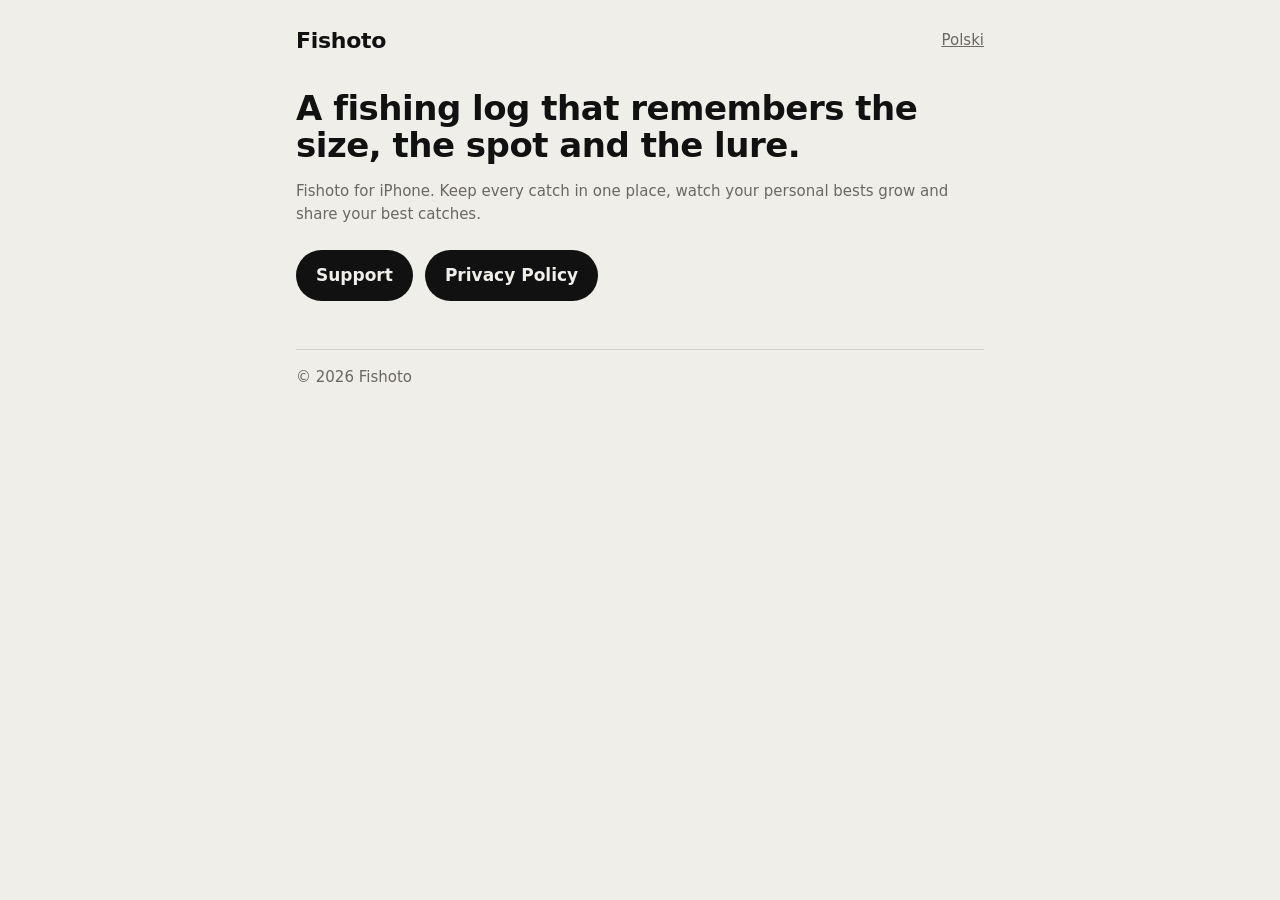
==== index.html @ 04195e43 "Add privacy policy and support pages Co-Authored-By: Claude Opus 5.5 <noreply@anthropic.com> Claude-" ====
<!doctype html>
<html lang="en">
<head>
<meta charset="utf-8">
<meta name="viewport" content="width=device-width, initial-scale=1">
<title>Fishoto</title>
<meta name="description" content="Fishoto is a fishing log for iPhone that remembers the size, the spot and the lure.">
<link rel="stylesheet" href="style.css">
</head>
<body>
<main>
  <header class="top">
    <a class="brand" href="./">Fishoto</a>
    <a class="lang" href="pl/" hreflang="pl" lang="pl">Polski</a>
  </header>

  <h1>A fishing log that remembers the size, the spot and the lure.</h1>
  <p class="muted">Fishoto for iPhone. Keep every catch in one place, watch your personal bests grow and share your best catches.</p>

  <nav class="links" aria-label="Pages">
    <a href="support/">Support</a>
    <a href="privacy/">Privacy Policy</a>
  </nav>

  <footer>© 2026 Fishoto</footer>
</main>
</body>
</html>
---- style.css ----
:root {
  --base: #F0EEE9;
  --elevated: #FAF9F6;
  --separator: #D6D2CA;
  --primary: #111111;
  --secondary: #6B6862;
  --accent: #17603A;
  color-scheme: light dark;
}

@media (prefers-color-scheme: dark) {
  :root {
    --base: #121211;
    --elevated: #1C1B19;
    --separator: #34322E;
    --primary: #F0EEE9;
    --secondary: #A3A09A;
    --accent: #5CC98A;
  }
}

* { box-sizing: border-box; }

body {
  margin: 0;
  background: var(--base);
  color: var(--primary);
  font: 17px/1.55 -apple-system, BlinkMacSystemFont, "Segoe UI", system-ui, sans-serif;
  -webkit-text-size-adjust: 100%;
}

main {
  max-width: 720px;
  margin: 0 auto;
  padding: 24px 16px 64px;
}

header.top {
  display: flex;
  align-items: center;
  justify-content: space-between;
  gap: 16px;
  margin-bottom: 32px;
}

.brand {
  font-family: "Avenir Next", "Avenir", -apple-system, system-ui, sans-serif;
  font-weight: 700;
  font-size: 22px;
  letter-spacing: -0.3px;
  color: var(--primary);
  text-decoration: none;
}

.lang {
  font-size: 15px;
  color: var(--secondary);
}

h1 {
  font-family: "Avenir Next", "Avenir", -apple-system, system-ui, sans-serif;
  font-weight: 800;
  font-size: 34px;
  line-height: 1.1;
  letter-spacing: -0.5px;
  margin: 0 0 8px;
}

h2 {
  font-size: 20px;
  line-height: 1.25;
  margin: 32px 0 8px;
}

p, li { color: var(--primary); }

.muted { color: var(--secondary); font-size: 15px; }

a { color: var(--accent); }

.card {
  background: var(--elevated);
  border: 1px solid var(--separator);
  border-radius: 16px;
  padding: 16px 20px;
  margin: 24px 0;
}

.links {
  display: flex;
  flex-wrap: wrap;
  gap: 12px;
  margin-top: 24px;
}

.links a {
  display: inline-block;
  padding: 12px 20px;
  border-radius: 999px;
  background: var(--primary);
  color: var(--base);
  text-decoration: none;
  font-weight: 600;
}

footer {
  margin-top: 48px;
  padding-top: 16px;
  border-top: 1px solid var(--separator);
  font-size: 15px;
  color: var(--secondary);
}
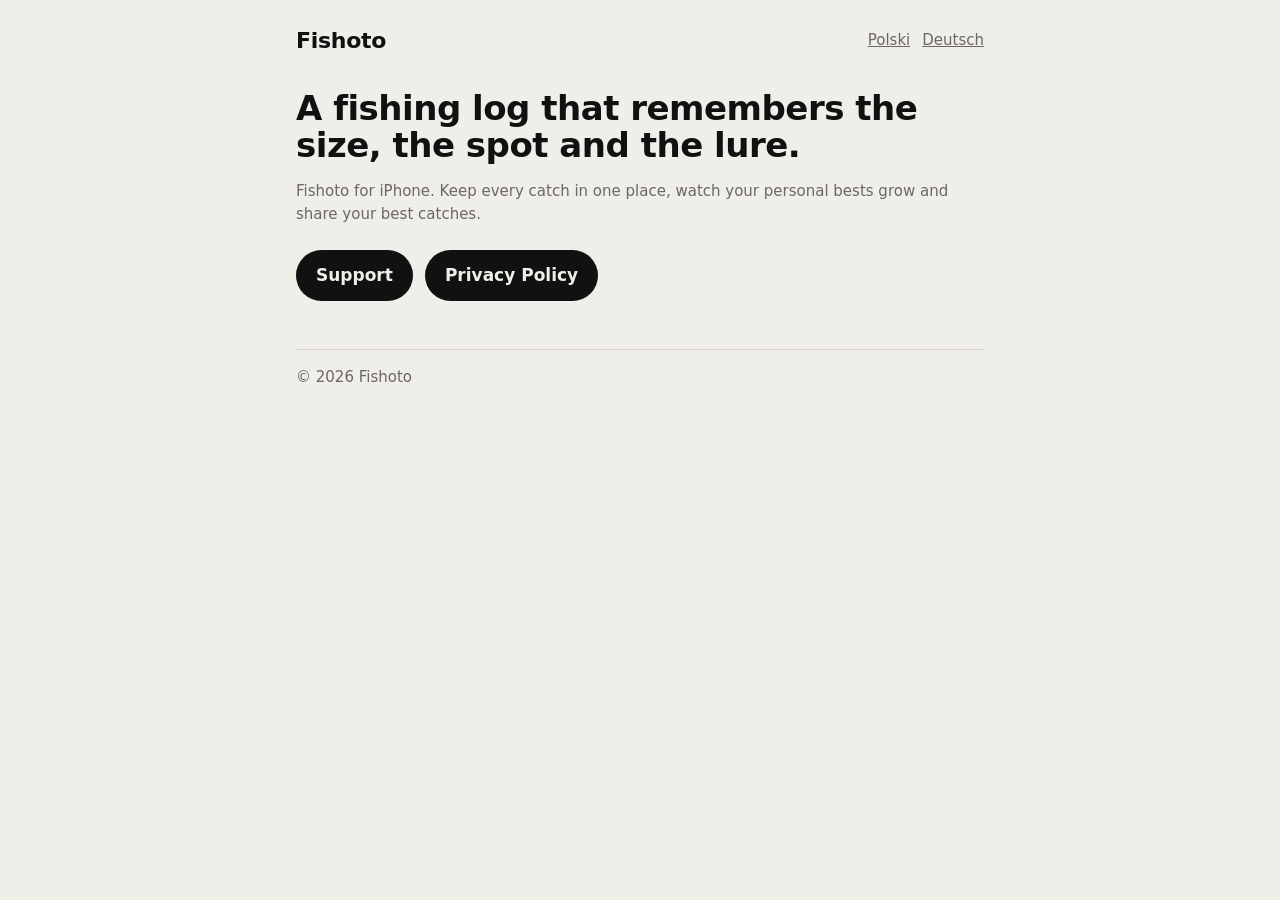
==== commit d6dd2319: "Add the German version of every page Each page now also holds a German version, including the privac" ====
--- a/index.html
+++ b/index.html
@@ -1,28 +1,55 @@
 <!doctype html>
-<html lang="en">
+<html lang="en" data-title-en="Fishoto" data-title-pl="Fishoto" data-title-de="Fishoto">
 <head>
 <meta charset="utf-8">
 <meta name="viewport" content="width=device-width, initial-scale=1">
 <title>Fishoto</title>
 <meta name="description" content="Fishoto is a fishing log for iPhone that remembers the size, the spot and the lure.">
 <link rel="stylesheet" href="style.css">
+<script src="lang.js"></script>
 </head>
 <body>
 <main>
   <header class="top">
     <a class="brand" href="./">Fishoto</a>
-    <a class="lang" href="pl/" hreflang="pl" lang="pl">Polski</a>
+    <div class="lang" role="group" aria-label="Language" hidden><button type="button" data-set="en" lang="en">English</button><button type="button" data-set="pl" lang="pl">Polski</button><button type="button" data-set="de" lang="de">Deutsch</button></div>
   </header>
 
-  <h1>A fishing log that remembers the size, the spot and the lure.</h1>
-  <p class="muted">Fishoto for iPhone. Keep every catch in one place, watch your personal bests grow and share your best catches.</p>
+  <article data-lang="en">
+    <h1>A fishing log that remembers the size, the spot and the lure.</h1>
+    <p class="muted">Fishoto for iPhone. Keep every catch in one place, watch your personal bests grow and share your best catches.</p>
 
-  <nav class="links" aria-label="Pages">
-    <a href="support/">Support</a>
-    <a href="privacy/">Privacy Policy</a>
-  </nav>
+    <nav class="links" aria-label="Pages">
+      <a href="support/">Support</a>
+      <a href="privacy/">Privacy Policy</a>
+    </nav>
 
-  <footer>© 2026 Fishoto</footer>
+    <footer>© 2026 Fishoto</footer>
+  </article>
+
+  <article data-lang="pl" lang="pl">
+    <h1>Dziennik wędkarza, który pamięta rozmiar, łowisko i przynętę.</h1>
+    <p class="muted">Fishoto na iPhone'a. Wszystkie połowy w jednym miejscu, rekordy, które rosną, i posty z najlepszymi rybami.</p>
+
+    <nav class="links" aria-label="Strony">
+      <a href="support/">Pomoc</a>
+      <a href="privacy/">Polityka prywatności</a>
+    </nav>
+
+    <footer>© 2026 Fishoto</footer>
+  </article>
+
+  <article data-lang="de" lang="de">
+    <h1>Ein Fangbuch, das sich Größe, Angelplatz und Köder merkt.</h1>
+    <p class="muted">Fishoto fürs iPhone. Alle Fänge an einem Ort, Rekorde, die wachsen, und Posts mit deinen besten Fischen.</p>
+
+    <nav class="links" aria-label="Seiten">
+      <a href="support/">Support</a>
+      <a href="privacy/">Datenschutzerklärung</a>
+    </nav>
+
+    <footer>© 2026 Fishoto</footer>
+  </article>
 </main>
 </body>
 </html>
--- a/style.css
+++ b/style.css
@@ -53,9 +53,29 @@
 }
 
 .lang {
+  display: flex;
+  gap: 12px;
+}
+
+.lang[hidden] { display: none; }
+
+.lang button {
+  padding: 0;
+  border: 0;
+  background: none;
+  font: inherit;
   font-size: 15px;
   color: var(--secondary);
+  text-decoration: underline;
+  cursor: pointer;
 }
+
+html:not([lang="pl"]):not([lang="de"]) [data-lang]:not([data-lang="en"]),
+html[lang="pl"] [data-lang]:not([data-lang="pl"]),
+html[lang="de"] [data-lang]:not([data-lang="de"]),
+html:not([lang="pl"]):not([lang="de"]) [data-set="en"],
+html[lang="pl"] [data-set="pl"],
+html[lang="de"] [data-set="de"] { display: none; }
 
 h1 {
   font-family: "Avenir Next", "Avenir", -apple-system, system-ui, sans-serif;
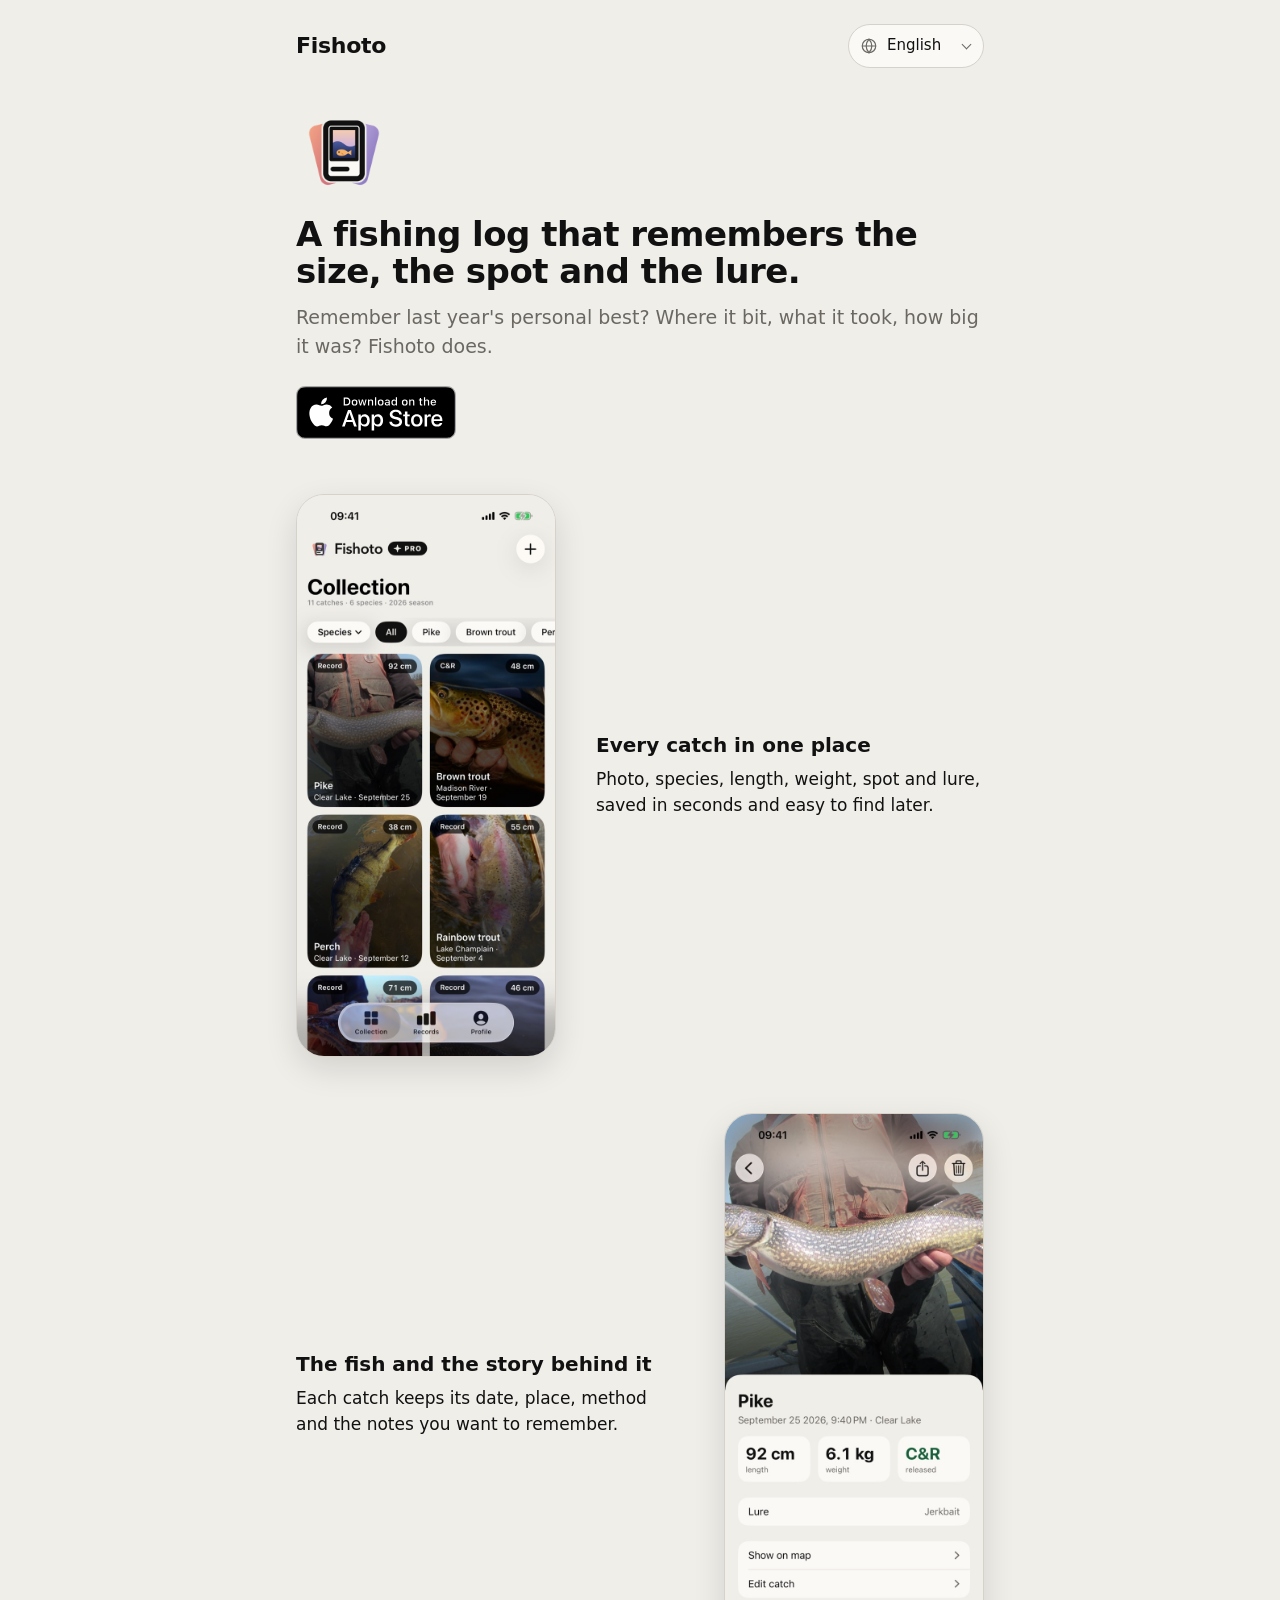
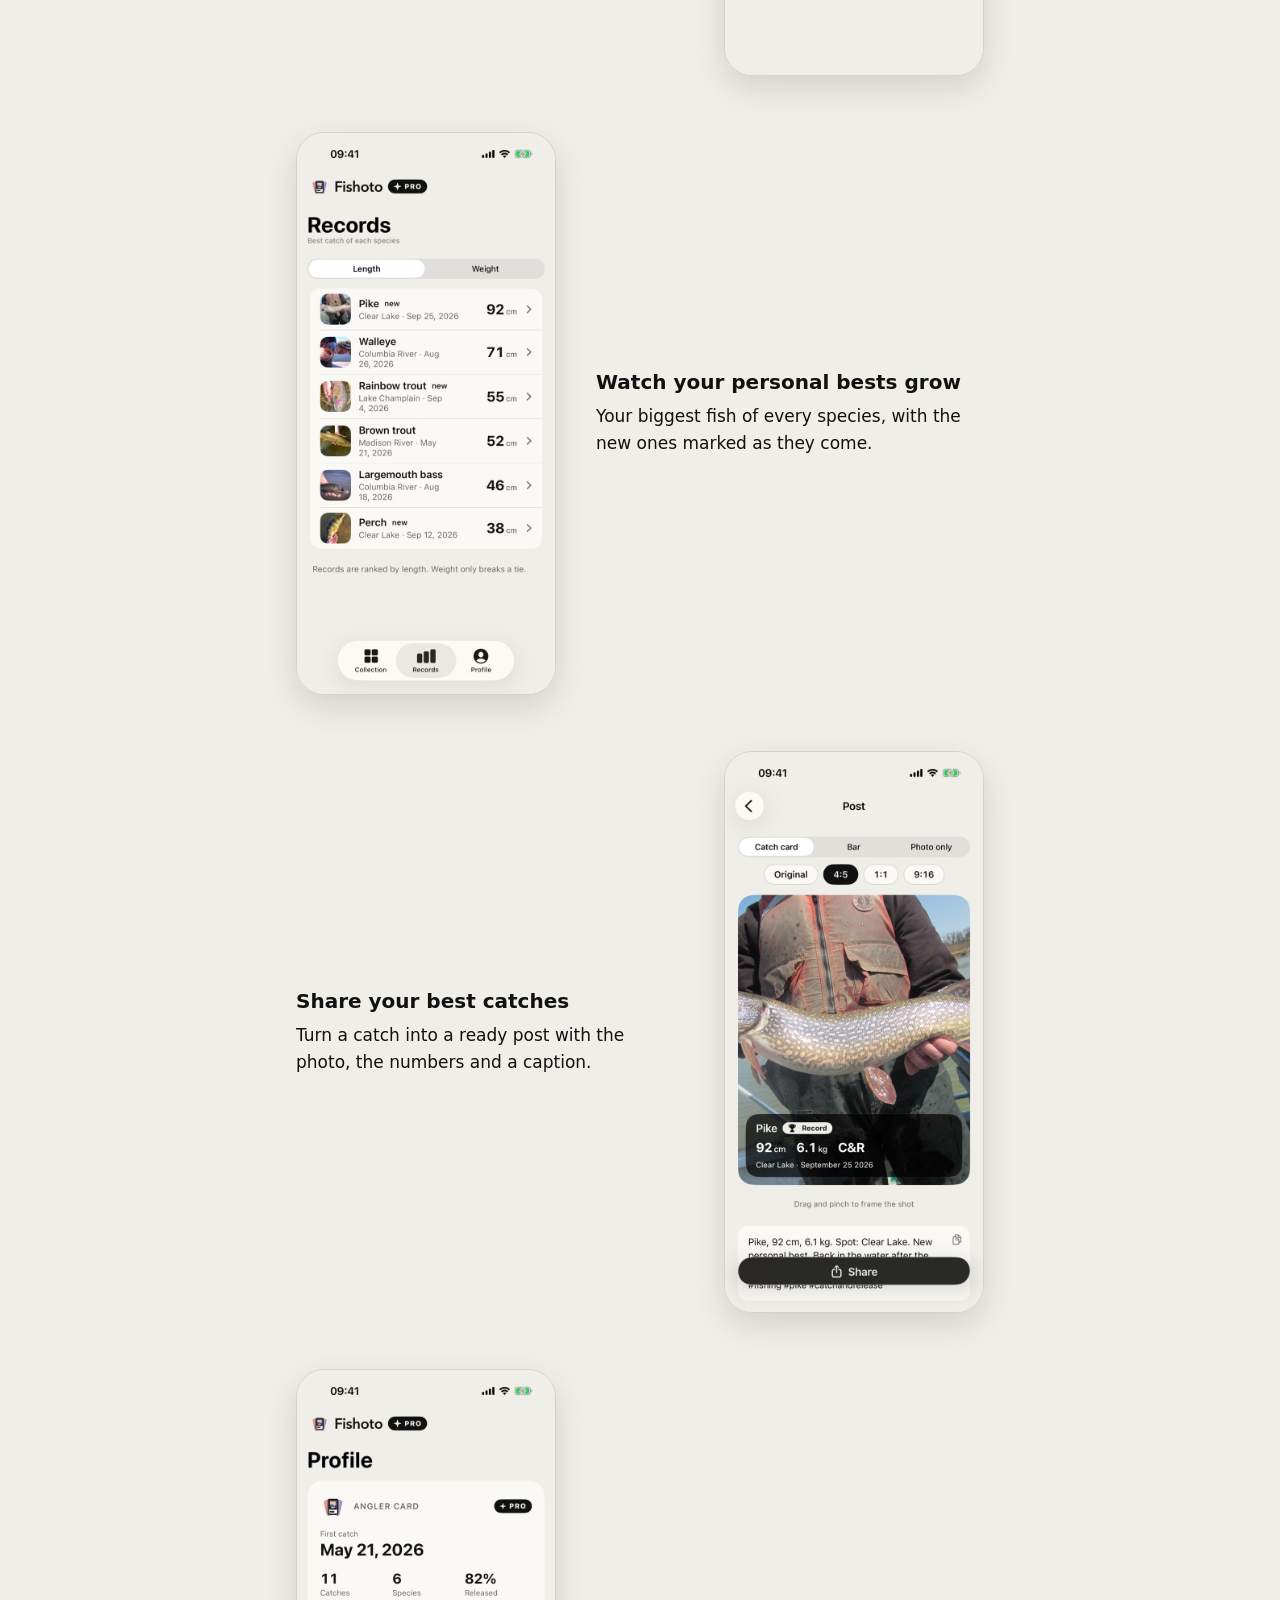
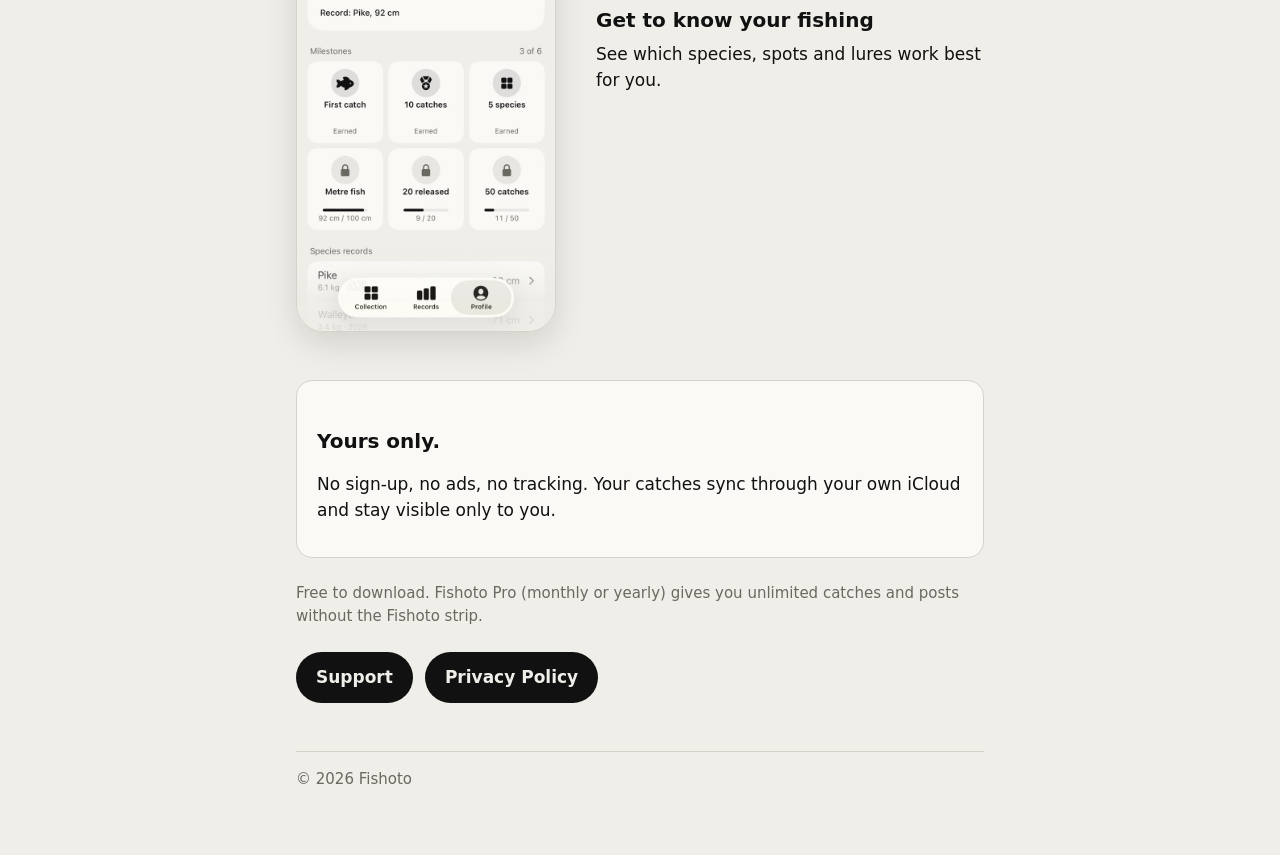
==== commit 5e42ea95: "Turn the home page into a landing page and add a language picker The home page now shows the app scr" ====
--- a/index.html
+++ b/index.html
@@ -4,6 +4,7 @@
 <meta charset="utf-8">
 <meta name="viewport" content="width=device-width, initial-scale=1">
 <title>Fishoto</title>
+<link rel="icon" href="img/icon-light.png">
 <meta name="description" content="Fishoto is a fishing log for iPhone that remembers the size, the spot and the lure.">
 <link rel="stylesheet" href="style.css">
 <script src="lang.js"></script>
@@ -12,12 +13,72 @@
 <main>
   <header class="top">
     <a class="brand" href="./">Fishoto</a>
-    <div class="lang" role="group" aria-label="Language" hidden><button type="button" data-set="en" lang="en">English</button><button type="button" data-set="pl" lang="pl">Polski</button><button type="button" data-set="de" lang="de">Deutsch</button></div>
+    <label class="lang" hidden>
+      <svg aria-hidden="true" viewBox="0 0 24 24" width="18" height="18" fill="none" stroke="currentColor" stroke-width="1.6"><circle cx="12" cy="12" r="9"/><path d="M3 12h18M12 3c2.5 2.7 3.8 5.7 3.8 9s-1.3 6.3-3.8 9c-2.5-2.7-3.8-5.7-3.8-9s1.3-6.3 3.8-9z"/></svg>
+      <select aria-label="Language"></select>
+    </label>
   </header>
 
   <article data-lang="en">
-    <h1>A fishing log that remembers the size, the spot and the lure.</h1>
-    <p class="muted">Fishoto for iPhone. Keep every catch in one place, watch your personal bests grow and share your best catches.</p>
+    <section class="hero">
+      <picture>
+        <source srcset="img/icon-dark.png" media="(prefers-color-scheme: dark)">
+        <img class="icon" src="img/icon-light.png" width="96" height="96" alt="">
+      </picture>
+      <h1>A fishing log that remembers the size, the spot and the lure.</h1>
+      <p class="lead">Remember last year's personal best? Where it bit, what it took, how big it was? Fishoto does.</p>
+      <a class="badge" href="https://apps.apple.com/app/id6816922399">
+        <picture>
+          <source srcset="img/badge/en-white.svg" media="(prefers-color-scheme: dark)">
+          <img src="img/badge/en-black.svg" width="160" height="53" alt="Download on the App Store">
+        </picture>
+      </a>
+    </section>
+
+    <div class="features" aria-label="Screens">
+      <section class="feature">
+        <img src="img/en/collection.jpg" width="640" height="1391" loading="lazy" alt="">
+        <div>
+          <h2>Every catch in one place</h2>
+          <p>Photo, species, length, weight, spot and lure, saved in seconds and easy to find later.</p>
+        </div>
+      </section>
+      <section class="feature">
+        <img src="img/en/detail.jpg" width="640" height="1391" loading="lazy" alt="">
+        <div>
+          <h2>The fish and the story behind it</h2>
+          <p>Each catch keeps its date, place, method and the notes you want to remember.</p>
+        </div>
+      </section>
+      <section class="feature">
+        <img src="img/en/records.jpg" width="640" height="1391" loading="lazy" alt="">
+        <div>
+          <h2>Watch your personal bests grow</h2>
+          <p>Your biggest fish of every species, with the new ones marked as they come.</p>
+        </div>
+      </section>
+      <section class="feature">
+        <img src="img/en/post.jpg" width="640" height="1391" loading="lazy" alt="">
+        <div>
+          <h2>Share your best catches</h2>
+          <p>Turn a catch into a ready post with the photo, the numbers and a caption.</p>
+        </div>
+      </section>
+      <section class="feature">
+        <img src="img/en/profile.jpg" width="640" height="1391" loading="lazy" alt="">
+        <div>
+          <h2>Get to know your fishing</h2>
+          <p>See which species, spots and lures work best for you.</p>
+        </div>
+      </section>
+    </div>
+
+    <section class="card">
+      <h2>Yours only.</h2>
+      <p>No sign-up, no ads, no tracking. Your catches sync through your own iCloud and stay visible only to you.</p>
+    </section>
+
+    <p class="muted">Free to download. Fishoto Pro (monthly or yearly) gives you unlimited catches and posts without the Fishoto strip.</p>
 
     <nav class="links" aria-label="Pages">
       <a href="support/">Support</a>
@@ -28,8 +89,65 @@
   </article>
 
   <article data-lang="pl" lang="pl">
-    <h1>Dziennik wędkarza, który pamięta rozmiar, łowisko i przynętę.</h1>
-    <p class="muted">Fishoto na iPhone'a. Wszystkie połowy w jednym miejscu, rekordy, które rosną, i posty z najlepszymi rybami.</p>
+    <section class="hero">
+      <picture>
+        <source srcset="img/icon-dark.png" media="(prefers-color-scheme: dark)">
+        <img class="icon" src="img/icon-light.png" width="96" height="96" alt="">
+      </picture>
+      <h1>Dziennik wędkarza, który pamięta rozmiar, łowisko i przynętę.</h1>
+      <p class="lead">Pamiętasz swój rekord z zeszłego roku? Gdzie padł, na co wziął, ile miał? Fishoto pamięta.</p>
+      <a class="badge" href="https://apps.apple.com/app/id6816922399">
+        <picture>
+          <source srcset="img/badge/pl-white.svg" media="(prefers-color-scheme: dark)">
+          <img src="img/badge/pl-black.svg" width="160" height="53" alt="Pobierz z App Store">
+        </picture>
+      </a>
+    </section>
+
+    <div class="features" aria-label="Ekrany">
+      <section class="feature">
+        <img src="img/pl/collection.jpg" width="640" height="1391" loading="lazy" alt="">
+        <div>
+          <h2>Wszystkie połowy w jednym miejscu</h2>
+          <p>Zdjęcie, gatunek, długość, waga, łowisko i przynęta, zapisane w kilka sekund i łatwe do odnalezienia.</p>
+        </div>
+      </section>
+      <section class="feature">
+        <img src="img/pl/detail.jpg" width="640" height="1391" loading="lazy" alt="">
+        <div>
+          <h2>Ryba i historia, która za nią stoi</h2>
+          <p>Każdy połów zachowuje datę, miejsce, metodę i notatki, które chcesz zapamiętać.</p>
+        </div>
+      </section>
+      <section class="feature">
+        <img src="img/pl/records.jpg" width="640" height="1391" loading="lazy" alt="">
+        <div>
+          <h2>Patrz, jak rosną Twoje rekordy</h2>
+          <p>Największa ryba z każdego gatunku, a nowe rekordy są oznaczone, gdy tylko padną.</p>
+        </div>
+      </section>
+      <section class="feature">
+        <img src="img/pl/post.jpg" width="640" height="1391" loading="lazy" alt="">
+        <div>
+          <h2>Pochwal się najlepszymi rybami</h2>
+          <p>Zamień połów w gotowy post ze zdjęciem, wymiarami i opisem.</p>
+        </div>
+      </section>
+      <section class="feature">
+        <img src="img/pl/profile.jpg" width="640" height="1391" loading="lazy" alt="">
+        <div>
+          <h2>Poznaj swoje wędkowanie</h2>
+          <p>Zobacz, które gatunki, łowiska i przynęty sprawdzają się u Ciebie najlepiej.</p>
+        </div>
+      </section>
+    </div>
+
+    <section class="card">
+      <h2>Tylko Twoje.</h2>
+      <p>Bez zakładania konta, bez reklam i bez śledzenia. Połowy synchronizują się przez Twoje iCloud i widzisz je tylko Ty.</p>
+    </section>
+
+    <p class="muted">Pobranie jest darmowe. Fishoto Pro (miesięczne lub roczne) daje nielimitowane połowy i posty bez paska Fishoto.</p>
 
     <nav class="links" aria-label="Strony">
       <a href="support/">Pomoc</a>
@@ -40,12 +158,69 @@
   </article>
 
   <article data-lang="de" lang="de">
-    <h1>Ein Fangbuch, das sich Größe, Angelplatz und Köder merkt.</h1>
-    <p class="muted">Fishoto fürs iPhone. Alle Fänge an einem Ort, Rekorde, die wachsen, und Posts mit deinen besten Fischen.</p>
+    <section class="hero">
+      <picture>
+        <source srcset="img/icon-dark.png" media="(prefers-color-scheme: dark)">
+        <img class="icon" src="img/icon-light.png" width="96" height="96" alt="">
+      </picture>
+      <h1>Ein Fangbuch, das sich Größe, Angelplatz und Köder merkt.</h1>
+      <p class="lead">Weißt du noch, wie groß dein bester Fang im letzten Jahr war? Wo er gebissen hat und auf welchen Köder? Fishoto weiß es.</p>
+      <a class="badge" href="https://apps.apple.com/app/id6816922399">
+        <picture>
+          <source srcset="img/badge/de-white.svg" media="(prefers-color-scheme: dark)">
+          <img src="img/badge/de-black.svg" width="160" height="53" alt="Laden im App Store">
+        </picture>
+      </a>
+    </section>
+
+    <div class="features" aria-label="Bildschirme">
+      <section class="feature">
+        <img src="img/de/collection.jpg" width="640" height="1391" loading="lazy" alt="">
+        <div>
+          <h2>Alle Fänge an einem Ort</h2>
+          <p>Foto, Fischart, Länge, Gewicht, Angelplatz und Köder, in Sekunden gespeichert und später leicht zu finden.</p>
+        </div>
+      </section>
+      <section class="feature">
+        <img src="img/de/detail.jpg" width="640" height="1391" loading="lazy" alt="">
+        <div>
+          <h2>Der Fisch und seine Geschichte</h2>
+          <p>Jeder Fang behält Datum, Ort, Methode und die Notizen, an die du dich erinnern willst.</p>
+        </div>
+      </section>
+      <section class="feature">
+        <img src="img/de/records.jpg" width="640" height="1391" loading="lazy" alt="">
+        <div>
+          <h2>Sieh deine Rekorde wachsen</h2>
+          <p>Dein größter Fisch jeder Art, neue Rekorde werden direkt markiert.</p>
+        </div>
+      </section>
+      <section class="feature">
+        <img src="img/de/post.jpg" width="640" height="1391" loading="lazy" alt="">
+        <div>
+          <h2>Zeig deine besten Fänge</h2>
+          <p>Mach aus einem Fang einen fertigen Post mit Foto, Maßen und Text.</p>
+        </div>
+      </section>
+      <section class="feature">
+        <img src="img/de/profile.jpg" width="640" height="1391" loading="lazy" alt="">
+        <div>
+          <h2>Lerne dein Angeln kennen</h2>
+          <p>Sieh, welche Fischarten, Angelplätze und Köder bei dir am besten funktionieren.</p>
+        </div>
+      </section>
+    </div>
+
+    <section class="card">
+      <h2>Nur deins.</h2>
+      <p>Keine Anmeldung, keine Werbung, kein Tracking. Deine Fänge werden über dein eigenes iCloud synchronisiert und sind nur für dich sichtbar.</p>
+    </section>
+
+    <p class="muted">Der Download ist kostenlos. Fishoto Pro (monatlich oder jährlich) bietet unbegrenzt viele Fänge und Posts ohne Fishoto-Leiste.</p>
 
     <nav class="links" aria-label="Seiten">
       <a href="support/">Support</a>
-      <a href="privacy/">Datenschutzerklärung</a>
+      <a href="privacy/">Datenschutz&shy;erklärung</a>
     </nav>
 
     <footer>© 2026 Fishoto</footer>
--- a/style.css
+++ b/style.css
@@ -53,29 +53,52 @@
 }
 
 .lang {
-  display: flex;
-  gap: 12px;
+  position: relative;
+  display: inline-flex;
+  align-items: center;
+  color: var(--secondary);
 }
 
 .lang[hidden] { display: none; }
 
-.lang button {
-  padding: 0;
-  border: 0;
-  background: none;
+.lang svg {
+  position: absolute;
+  left: 12px;
+  pointer-events: none;
+}
+
+.lang::after {
+  content: "";
+  position: absolute;
+  right: 14px;
+  width: 6px;
+  height: 6px;
+  border-right: 1.6px solid currentColor;
+  border-bottom: 1.6px solid currentColor;
+  transform: translateY(-2px) rotate(45deg);
+  pointer-events: none;
+}
+
+.lang select {
+  appearance: none;
+  -webkit-appearance: none;
+  min-height: 44px;
+  padding: 0 34px 0 38px;
+  border: 1px solid var(--separator);
+  border-radius: 999px;
+  background: var(--elevated);
+  color: var(--primary);
   font: inherit;
   font-size: 15px;
-  color: var(--secondary);
-  text-decoration: underline;
   cursor: pointer;
 }
 
-html:not([lang="pl"]):not([lang="de"]) [data-lang]:not([data-lang="en"]),
-html[lang="pl"] [data-lang]:not([data-lang="pl"]),
-html[lang="de"] [data-lang]:not([data-lang="de"]),
-html:not([lang="pl"]):not([lang="de"]) [data-set="en"],
-html[lang="pl"] [data-set="pl"],
-html[lang="de"] [data-set="de"] { display: none; }
+.lang select:focus-visible {
+  outline: 2px solid var(--accent);
+  outline-offset: 2px;
+}
+
+html:not(.js) [data-lang]:not([data-lang="en"]) { display: none; }
 
 h1 {
   font-family: "Avenir Next", "Avenir", -apple-system, system-ui, sans-serif;
@@ -84,6 +107,83 @@
   line-height: 1.1;
   letter-spacing: -0.5px;
   margin: 0 0 8px;
+  overflow-wrap: break-word;
+}
+
+.hero {
+  margin-bottom: 48px;
+}
+
+.hero .icon {
+  display: block;
+  width: 96px;
+  height: 96px;
+  margin-bottom: 20px;
+}
+
+.lead {
+  font-size: 19px;
+  color: var(--secondary);
+  margin: 12px 0 24px;
+}
+
+.badge {
+  display: inline-block;
+  line-height: 0;
+}
+
+.badge img {
+  width: 160px;
+  height: auto;
+}
+
+.features {
+  display: grid;
+  gap: 56px;
+  margin: 0 0 48px;
+}
+
+.feature {
+  display: grid;
+  gap: 20px;
+  align-items: center;
+}
+
+.feature img {
+  display: block;
+  width: min(72%, 280px);
+  height: auto;
+  margin: 0 auto;
+  border-radius: 28px;
+  border: 1px solid var(--separator);
+  box-shadow: 0 12px 32px rgba(0, 0, 0, 0.12);
+}
+
+.feature h2 {
+  margin-top: 0;
+}
+
+.feature p {
+  margin: 0;
+}
+
+@media (min-width: 640px) {
+  .feature {
+    grid-template-columns: 260px 1fr;
+    gap: 40px;
+  }
+
+  .feature img {
+    width: 100%;
+  }
+
+  .feature:nth-child(even) {
+    grid-template-columns: 1fr 260px;
+  }
+
+  .feature:nth-child(even) img {
+    order: 2;
+  }
 }
 
 h2 {
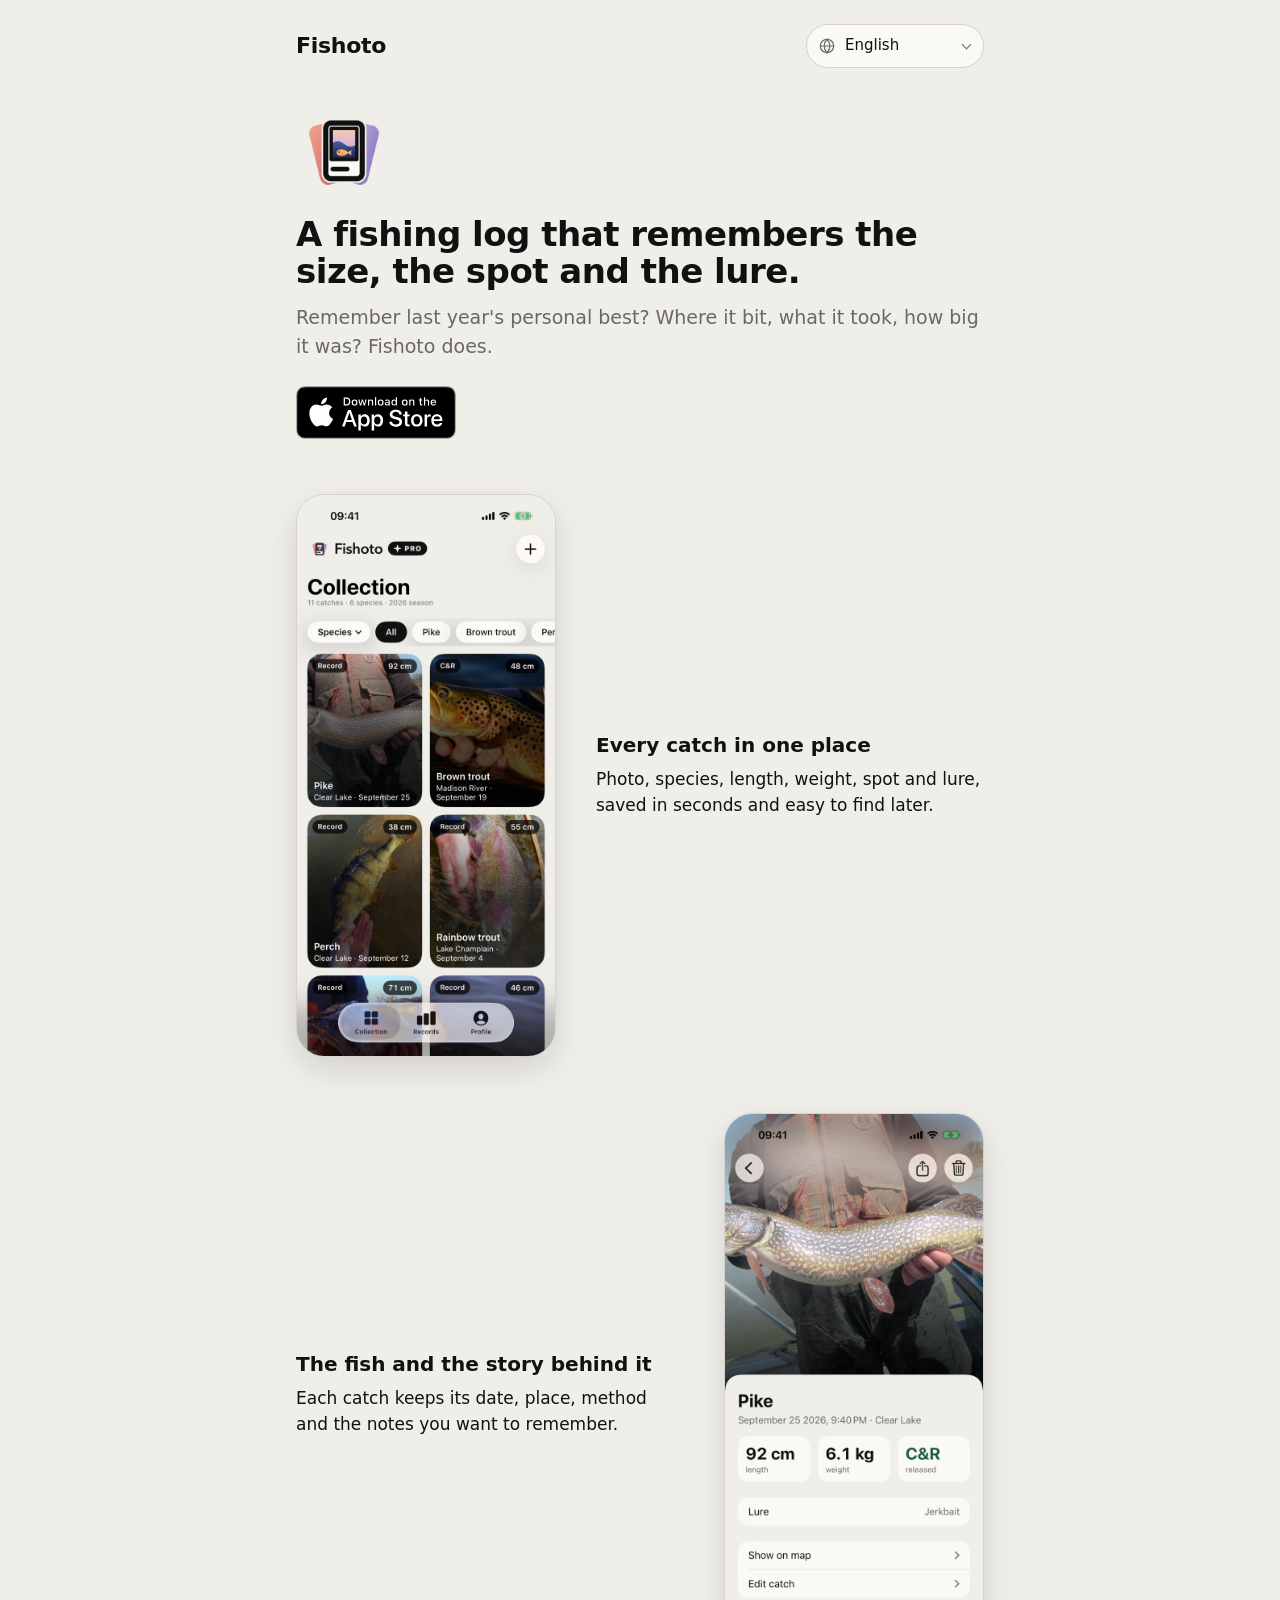
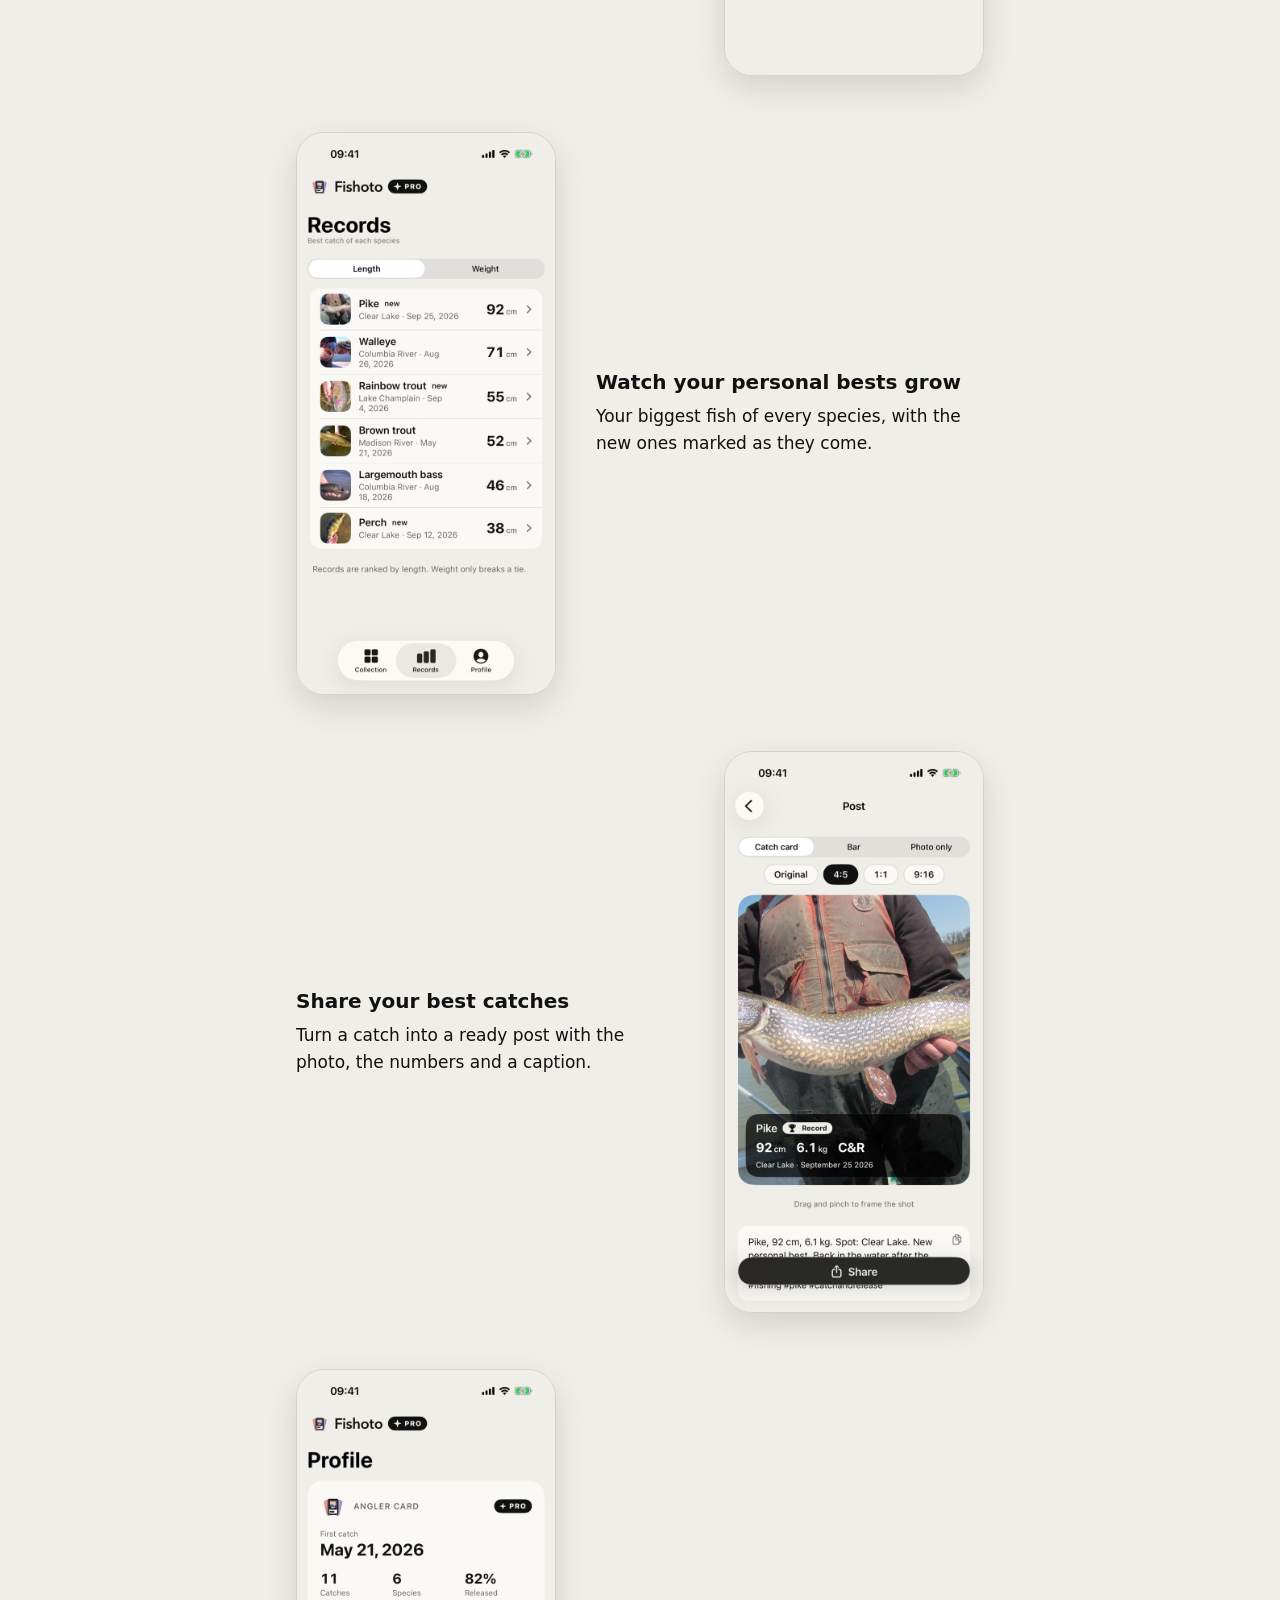
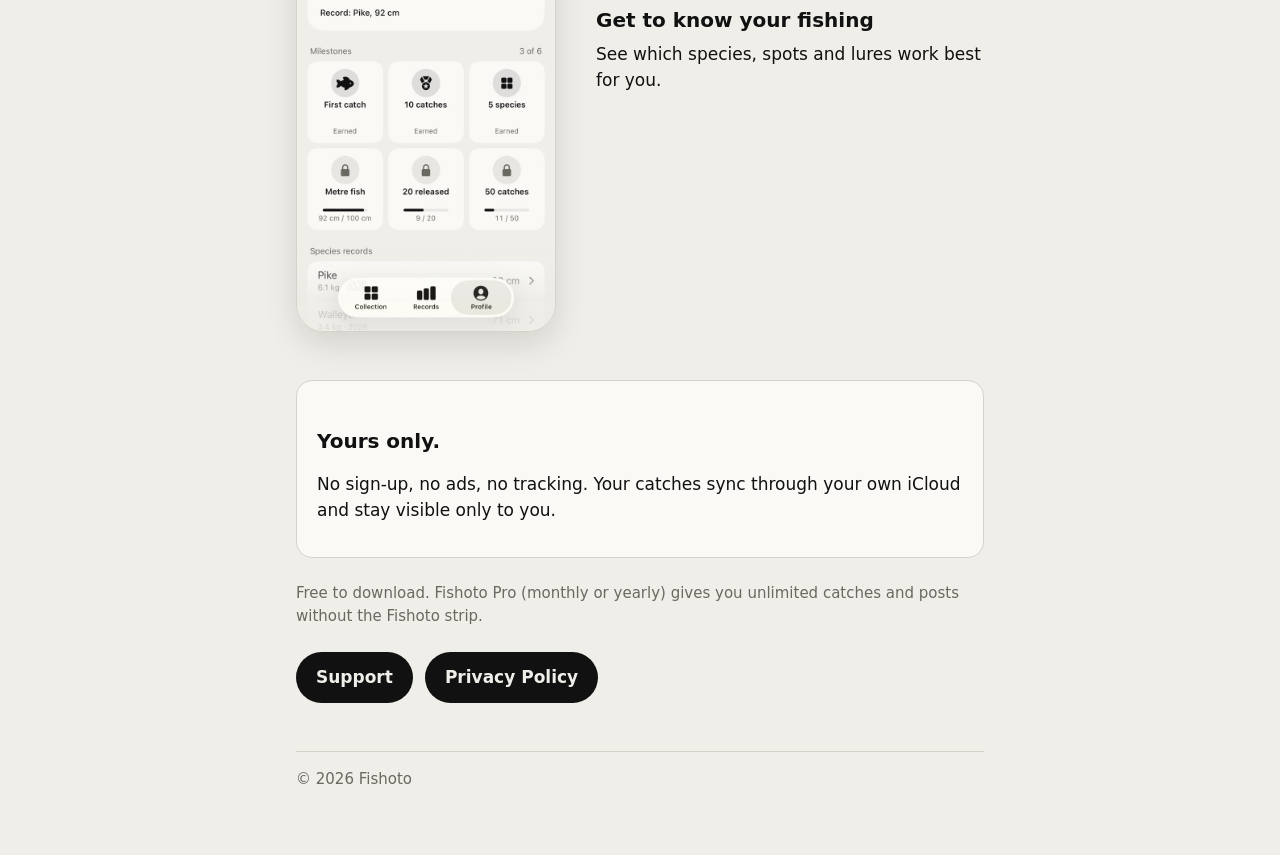
==== commit 9e46c93e: "Add Swedish, Norwegian, Danish and Finnish Every page now also holds a Swedish, Norwegian (Bokmål), " ====
--- a/index.html
+++ b/index.html
@@ -1,5 +1,5 @@
 <!doctype html>
-<html lang="en" data-title-en="Fishoto" data-title-pl="Fishoto" data-title-de="Fishoto">
+<html lang="en" data-title-en="Fishoto" data-title-pl="Fishoto" data-title-de="Fishoto" data-title-sv="Fishoto" data-title-nb="Fishoto" data-title-da="Fishoto" data-title-fi="Fishoto">
 <head>
 <meta charset="utf-8">
 <meta name="viewport" content="width=device-width, initial-scale=1">
@@ -225,6 +225,282 @@
 
     <footer>© 2026 Fishoto</footer>
   </article>
+
+  <article data-lang="sv" lang="sv">
+    <section class="hero">
+      <picture>
+        <source srcset="img/icon-dark.png" media="(prefers-color-scheme: dark)">
+        <img class="icon" src="img/icon-light.png" width="96" height="96" alt="">
+      </picture>
+      <h1>En fiskedagbok som minns storleken, platsen och betet.</h1>
+      <p class="lead">Minns du förra årets personbästa? Var den nappade, vad den tog, hur stor den var? Fishoto gör det.</p>
+      <a class="badge" href="https://apps.apple.com/app/id6816922399">
+        <picture>
+          <source srcset="img/badge/sv-white.svg" media="(prefers-color-scheme: dark)">
+          <img src="img/badge/sv-black.svg" width="160" height="53" alt="Hämta i App Store">
+        </picture>
+      </a>
+    </section>
+
+    <div class="features" aria-label="Skärmar">
+      <section class="feature">
+        <img src="img/sv/collection.jpg" width="640" height="1391" loading="lazy" alt="">
+        <div>
+          <h2>Alla fångster på ett ställe</h2>
+          <p>Foto, art, längd, vikt, plats och bete, sparat på några sekunder och lätt att hitta senare.</p>
+        </div>
+      </section>
+      <section class="feature">
+        <img src="img/sv/detail.jpg" width="640" height="1391" loading="lazy" alt="">
+        <div>
+          <h2>Fisken och historien bakom</h2>
+          <p>Varje fångst behåller datum, plats, metod och de anteckningar du vill minnas.</p>
+        </div>
+      </section>
+      <section class="feature">
+        <img src="img/sv/records.jpg" width="640" height="1391" loading="lazy" alt="">
+        <div>
+          <h2>Se dina rekord växa</h2>
+          <p>Din största fisk av varje art, och nya rekord markeras direkt.</p>
+        </div>
+      </section>
+      <section class="feature">
+        <img src="img/sv/post.jpg" width="640" height="1391" loading="lazy" alt="">
+        <div>
+          <h2>Visa upp dina bästa fångster</h2>
+          <p>Gör om en fångst till ett färdigt inlägg med foto, mått och bildtext.</p>
+        </div>
+      </section>
+      <section class="feature">
+        <img src="img/sv/profile.jpg" width="640" height="1391" loading="lazy" alt="">
+        <div>
+          <h2>Lär känna ditt fiske</h2>
+          <p>Se vilka arter, platser och beten som fungerar bäst för dig.</p>
+        </div>
+      </section>
+    </div>
+
+    <section class="card">
+      <h2>Bara ditt.</h2>
+      <p>Inget konto, ingen reklam, ingen spårning. Dina fångster synkas via ditt eget iCloud och syns bara för dig.</p>
+    </section>
+
+    <p class="muted">Gratis att ladda ned. Fishoto Pro (månadsvis eller årsvis) ger dig obegränsat antal fångster och inlägg utan Fishoto-listen.</p>
+
+    <nav class="links" aria-label="Sidor">
+      <a href="support/">Support</a>
+      <a href="privacy/">Integritets&shy;policy</a>
+    </nav>
+
+    <footer>© 2026 Fishoto</footer>
+  </article>
+
+  <article data-lang="nb" lang="nb">
+    <section class="hero">
+      <picture>
+        <source srcset="img/icon-dark.png" media="(prefers-color-scheme: dark)">
+        <img class="icon" src="img/icon-light.png" width="96" height="96" alt="">
+      </picture>
+      <h1>En fangstdagbok som husker størrelsen, plassen og agnet.</h1>
+      <p class="lead">Husker du fjorårets personlige rekord? Hvor den tok, hva den tok på, hvor stor den var? Fishoto gjør det.</p>
+      <a class="badge" href="https://apps.apple.com/app/id6816922399">
+        <picture>
+          <source srcset="img/badge/nb-white.svg" media="(prefers-color-scheme: dark)">
+          <img src="img/badge/nb-black.svg" width="160" height="53" alt="Last ned fra App Store">
+        </picture>
+      </a>
+    </section>
+
+    <div class="features" aria-label="Skjermer">
+      <section class="feature">
+        <img src="img/nb/collection.jpg" width="640" height="1391" loading="lazy" alt="">
+        <div>
+          <h2>Alle fangster på ett sted</h2>
+          <p>Bilde, art, lengde, vekt, fiskeplass og agn, lagret på sekunder og lett å finne igjen.</p>
+        </div>
+      </section>
+      <section class="feature">
+        <img src="img/nb/detail.jpg" width="640" height="1391" loading="lazy" alt="">
+        <div>
+          <h2>Fisken og historien bak</h2>
+          <p>Hver fangst tar vare på dato, sted, metode og notatene du vil huske.</p>
+        </div>
+      </section>
+      <section class="feature">
+        <img src="img/nb/records.jpg" width="640" height="1391" loading="lazy" alt="">
+        <div>
+          <h2>Se rekordene dine vokse</h2>
+          <p>Den største fisken din av hver art, og nye rekorder merkes med en gang.</p>
+        </div>
+      </section>
+      <section class="feature">
+        <img src="img/nb/post.jpg" width="640" height="1391" loading="lazy" alt="">
+        <div>
+          <h2>Vis frem de beste fangstene</h2>
+          <p>Gjør en fangst om til et ferdig innlegg med bilde, mål og tekst.</p>
+        </div>
+      </section>
+      <section class="feature">
+        <img src="img/nb/profile.jpg" width="640" height="1391" loading="lazy" alt="">
+        <div>
+          <h2>Bli kjent med fisket ditt</h2>
+          <p>Se hvilke arter, fiskeplasser og agn som fungerer best for deg.</p>
+        </div>
+      </section>
+    </div>
+
+    <section class="card">
+      <h2>Bare ditt.</h2>
+      <p>Ingen registrering, ingen reklame, ingen sporing. Fangstene dine synkroniseres via din egen iCloud og er bare synlige for deg.</p>
+    </section>
+
+    <p class="muted">Gratis å laste ned. Fishoto Pro (månedlig eller årlig) gir deg ubegrensede fangster og innlegg uten Fishoto-stripen.</p>
+
+    <nav class="links" aria-label="Sider">
+      <a href="support/">Kundestøtte</a>
+      <a href="privacy/">Personvern&shy;erklæring</a>
+    </nav>
+
+    <footer>© 2026 Fishoto</footer>
+  </article>
+
+  <article data-lang="da" lang="da">
+    <section class="hero">
+      <picture>
+        <source srcset="img/icon-dark.png" media="(prefers-color-scheme: dark)">
+        <img class="icon" src="img/icon-light.png" width="96" height="96" alt="">
+      </picture>
+      <h1>En fangstdagbog, der husker størrelsen, stedet og agnen.</h1>
+      <p class="lead">Kan du huske din rekord fra sidste år? Hvor den tog, hvad den tog, og hvor stor den var? Det kan Fishoto.</p>
+      <a class="badge" href="https://apps.apple.com/app/id6816922399">
+        <picture>
+          <source srcset="img/badge/da-white.svg" media="(prefers-color-scheme: dark)">
+          <img src="img/badge/da-black.svg" width="160" height="53" alt="Hent i App Store">
+        </picture>
+      </a>
+    </section>
+
+    <div class="features" aria-label="Skærme">
+      <section class="feature">
+        <img src="img/da/collection.jpg" width="640" height="1391" loading="lazy" alt="">
+        <div>
+          <h2>Alle fangster ét sted</h2>
+          <p>Foto, art, længde, vægt, fiskeplads og agn, gemt på få sekunder og nemme at finde igen.</p>
+        </div>
+      </section>
+      <section class="feature">
+        <img src="img/da/detail.jpg" width="640" height="1391" loading="lazy" alt="">
+        <div>
+          <h2>Fisken og historien bag</h2>
+          <p>Hver fangst gemmer dato, sted, metode og de noter, du vil huske.</p>
+        </div>
+      </section>
+      <section class="feature">
+        <img src="img/da/records.jpg" width="640" height="1391" loading="lazy" alt="">
+        <div>
+          <h2>Se dine rekorder vokse</h2>
+          <p>Din største fisk af hver art, og nye rekorder bliver markeret med det samme.</p>
+        </div>
+      </section>
+      <section class="feature">
+        <img src="img/da/post.jpg" width="640" height="1391" loading="lazy" alt="">
+        <div>
+          <h2>Vis dine bedste fangster</h2>
+          <p>Gør en fangst til et færdigt opslag med foto, mål og tekst.</p>
+        </div>
+      </section>
+      <section class="feature">
+        <img src="img/da/profile.jpg" width="640" height="1391" loading="lazy" alt="">
+        <div>
+          <h2>Lær dit fiskeri at kende</h2>
+          <p>Se, hvilke arter, fiskepladser og agn der virker bedst for dig.</p>
+        </div>
+      </section>
+    </div>
+
+    <section class="card">
+      <h2>Kun dine.</h2>
+      <p>Ingen tilmelding, ingen reklamer, ingen sporing. Dine fangster synkroniseres via din egen iCloud og er kun synlige for dig.</p>
+    </section>
+
+    <p class="muted">Gratis at hente. Fishoto Pro (månedligt eller årligt) giver ubegrænsede fangster og opslag uden Fishoto-bjælken.</p>
+
+    <nav class="links" aria-label="Sider">
+      <a href="support/">Support</a>
+      <a href="privacy/">Privatlivs&shy;politik</a>
+    </nav>
+
+    <footer>© 2026 Fishoto</footer>
+  </article>
+
+  <article data-lang="fi" lang="fi">
+    <section class="hero">
+      <picture>
+        <source srcset="img/icon-dark.png" media="(prefers-color-scheme: dark)">
+        <img class="icon" src="img/icon-light.png" width="96" height="96" alt="">
+      </picture>
+      <h1>Kalastus&shy;päiväkirja, joka muistaa koon, paikan ja vieheen.</h1>
+      <p class="lead">Muistatko viime vuoden oman ennätyksesi? Missä se nappasi, mihin vieheeseen ja kuinka iso se oli? Fishoto muistaa.</p>
+      <a class="badge" href="https://apps.apple.com/app/id6816922399">
+        <picture>
+          <source srcset="img/badge/fi-white.svg" media="(prefers-color-scheme: dark)">
+          <img src="img/badge/fi-black.svg" width="160" height="53" alt="Lataa App Storesta">
+        </picture>
+      </a>
+    </section>
+
+    <div class="features" aria-label="Näkymät">
+      <section class="feature">
+        <img src="img/fi/collection.jpg" width="640" height="1391" loading="lazy" alt="">
+        <div>
+          <h2>Kaikki saaliit yhdessä paikassa</h2>
+          <p>Kuva, laji, pituus, paino, kalapaikka ja viehe tallennettuna sekunneissa ja helposti löydettävissä myöhemmin.</p>
+        </div>
+      </section>
+      <section class="feature">
+        <img src="img/fi/detail.jpg" width="640" height="1391" loading="lazy" alt="">
+        <div>
+          <h2>Kala ja sen tarina</h2>
+          <p>Jokainen saalis säilyttää päivämäärän, paikan, kalastustavan ja muistiinpanot, jotka haluat muistaa.</p>
+        </div>
+      </section>
+      <section class="feature">
+        <img src="img/fi/records.jpg" width="640" height="1391" loading="lazy" alt="">
+        <div>
+          <h2>Katso ennätystesi kasvavan</h2>
+          <p>Jokaisen lajin suurin kalasi, ja uudet ennätykset merkitään heti.</p>
+        </div>
+      </section>
+      <section class="feature">
+        <img src="img/fi/post.jpg" width="640" height="1391" loading="lazy" alt="">
+        <div>
+          <h2>Näytä parhaat saaliisi</h2>
+          <p>Tee saaliista valmis julkaisu, jossa on kuva, mitat ja teksti.</p>
+        </div>
+      </section>
+      <section class="feature">
+        <img src="img/fi/profile.jpg" width="640" height="1391" loading="lazy" alt="">
+        <div>
+          <h2>Opi tuntemaan kalastuksesi</h2>
+          <p>Näe, mitkä lajit, kalapaikat ja vieheet toimivat sinulle parhaiten.</p>
+        </div>
+      </section>
+    </div>
+
+    <section class="card">
+      <h2>Vain sinun.</h2>
+      <p>Ei rekisteröitymistä, ei mainoksia eikä seurantaa. Saaliisi synkronoidaan oman iCloudisi kautta ja näkyvät vain sinulle.</p>
+    </section>
+
+    <p class="muted">Lataaminen on ilmaista. Fishoto Pro (kuukausi- tai vuositilaus) antaa rajattomasti saaliita ja julkaisuja ilman Fishoto-palkkia.</p>
+
+    <nav class="links" aria-label="Sivut">
+      <a href="support/">Tuki</a>
+      <a href="privacy/">Tietosuoja&shy;käytäntö</a>
+    </nav>
+
+    <footer>© 2026 Fishoto</footer>
+  </article>
 </main>
 </body>
 </html>
